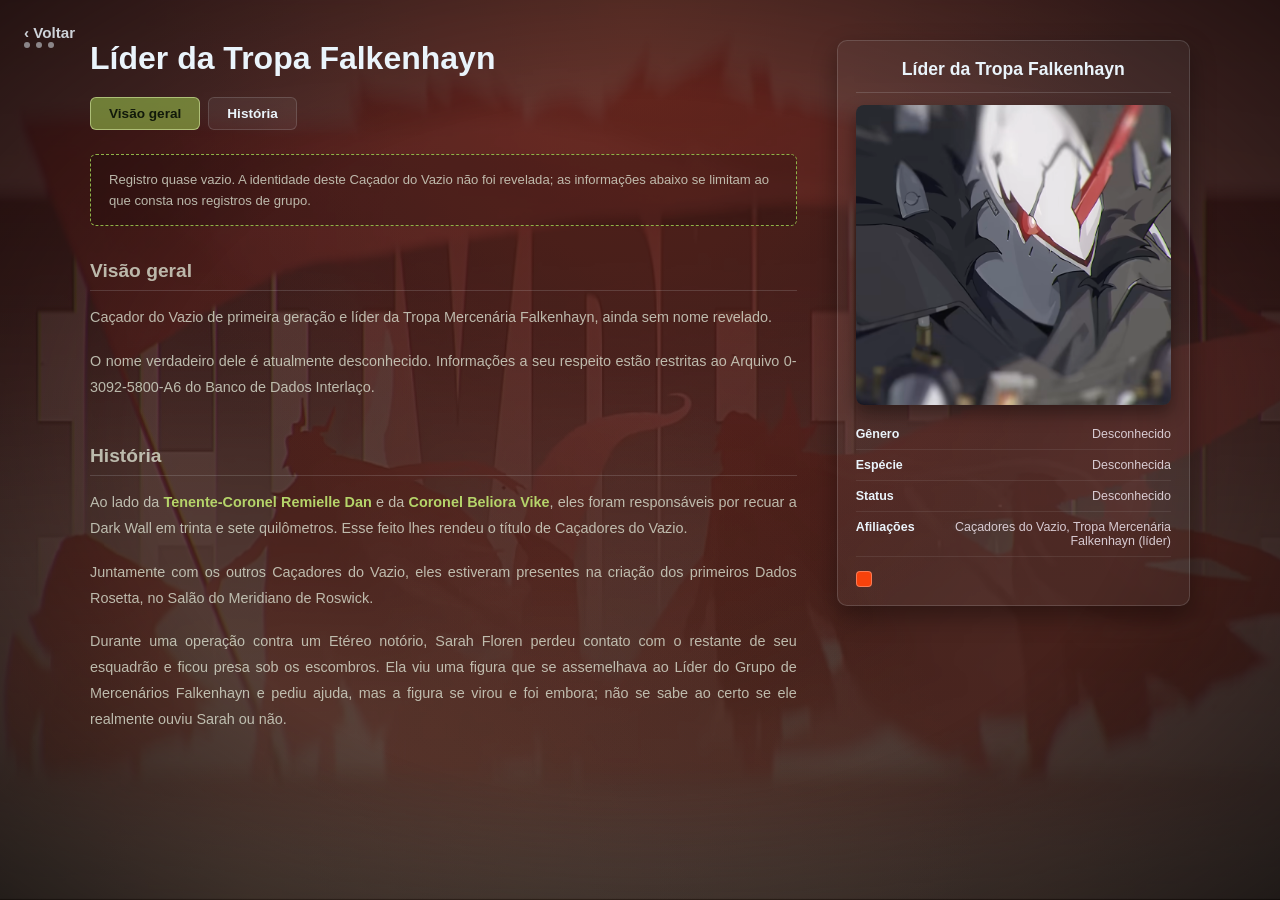
==== Falkenhayn.html @ 52d9d24f "first commit" ====
<!DOCTYPE html>
<html lang="pt-BR">
<head>
    <meta charset="UTF-8">
    <meta name="viewport" content="width=device-width, initial-scale=1.0">
    <title>Líder da Tropa Falkenhayn</title>
    <link rel="stylesheet" href="characters.css">
    <link rel="stylesheet" href="themes.css">
</head>
<div class="topbar">
    <a href="original.html" class="back">&#8249; Voltar</a>
    <div class="dots"><span></span><span></span><span></span></div>
</div>
<body class="theme-falkenhayn">
    <audio id="bgm" src="audio/soundtrack.mp3" data-track="soundtrack" loop></audio> 
    <script src="music.js"></script>


    <div class="wiki-layout">

        <main class="wiki-main">
            <h1 class="page-title">Líder da Tropa Falkenhayn</h1>

            <nav class="tabs">
                <a href="#overview" class="tab active">Visão geral</a>
                <a href="#historia" class="tab">História</a>
            </nav>

            <div class="warning-box">Registro quase vazio. A identidade deste Caçador do Vazio não foi revelada; as informações abaixo se limitam ao que consta nos registros de grupo.</div>

            <section id="overview">
                <h2>Visão geral</h2>
                <p>Caçador do Vazio de primeira geração e líder da Tropa Mercenária Falkenhayn, ainda sem nome revelado.</p>
                <br>
                <p>O nome verdadeiro dele é atualmente desconhecido. Informações a seu respeito estão restritas ao Arquivo
                   0-3092-5800-A6 do Banco de Dados Interlaço.</p>
            </section>

            <section id="historia">
                <h2>História</h2>
                <p>Ao lado da <a href="Remielle.html">Tenente-Coronel Remielle Dan</a> e da <a href="Beliora.html">Coronel Beliora Vike</a>, 
                eles foram responsáveis ​por recuar a Dark Wall em trinta e sete quilômetros. Esse feito lhes rendeu o título de 
                Caçadores do Vazio.</p>
                <br>
                <p>Juntamente com os outros Caçadores do Vazio, eles estiveram presentes na criação dos primeiros Dados Rosetta, 
                no Salão do Meridiano de Roswick.</p>
                <br>
                <p>Durante uma operação contra um Etéreo notório, Sarah Floren perdeu contato com o restante de seu esquadrão e 
                ficou presa sob os escombros. Ela viu uma figura que se assemelhava ao Líder do Grupo de Mercenários Falkenhayn 
                e pediu ajuda, mas a figura se virou e foi embora; não se sabe ao certo se ele realmente ouviu Sarah ou não.</p>
            </section>

        </main>

        <aside class="infobox">
            <div class="infobox-title">Líder da Tropa Falkenhayn</div>
            <img src="img/leader_icon.png" alt="Líder da Tropa Falkenhayn" class="infobox-img">
            <div class="infobox-row"><span class="label">Gênero</span><span>Desconhecido</span></div>
            <div class="infobox-row"><span class="label">Espécie</span><span>Desconhecida</span></div>
            <div class="infobox-row"><span class="label">Status</span><span>Desconhecido</span></div>
            <div class="infobox-row"><span class="label">Afiliações</span><span>Caçadores do Vazio, Tropa Mercenária Falkenhayn (líder)</span></div>
            <span class="swatch"></span>
        </aside>

    </div>

    <script src="tabs.js"></script>
</body>
</html>
---- characters.css ----
* { margin: 0; padding: 0; box-sizing: border-box; }

body {
    background:
        radial-gradient(ellipse at top, var(--glow-top) 0%, transparent 55%),
        radial-gradient(ellipse at 20% 100%, var(--glow-left) 0%, transparent 50%),
        radial-gradient(ellipse at 80% 100%, var(--glow-right) 0%, transparent 50%),
        linear-gradient(180deg, var(--bg-top) 0%, var(--bg-bottom) 100%);
    background-attachment: fixed;
    min-height: 100vh;
    font-family: 'Segoe UI', Tahoma, Geneva, Verdana, sans-serif;
    color: #EAF4FB;
    padding: 40px 20px 100px;
}

body::before,
body::after {
    content: "";
    position: fixed;
    inset: 0;
    pointer-events: none;
}
body::before {
    background: radial-gradient(ellipse at center, transparent 55%, rgba(0, 0, 0, 0.55) 100%);
    z-index: 0;
}
body::after {
    background: var(--bg-image, url('img/original_back.png')) center / cover;
    opacity: var(--bg-opacity, 0.18);
    z-index: -1;
}
.topbar {
    display: center;
    align-items: flex-start;
    gap: 15px;
    max-width: 1000px;
    margin: 0 auto 20px;
    position: fixed; top: 24px; left: 24px; 
  }
 .back {
    text-decoration: none;
    color: #EAF4FB;
    font-size: 0.95rem;
    font-weight: 600;
    opacity: 0.85;
    
  }
 
  .dots { display: flex; gap: 6px; opacity: 0.5; }
  .dots span {
    width: 6px; height: 6px; border-radius: 50%;
    background: #EAF4FB;
  }
.wiki-layout {
    position: relative;
    z-index: 1;
    max-width: 1100px;
    margin: 0 auto;
    display: grid;
    grid-template-columns: 2fr 1fr;
    gap: 40px;
    align-items: start;
}

.page-title { font-size: 2rem; margin-bottom: 20px; }


.tabs { display: flex; gap: 8px; margin-bottom: 24px; flex-wrap: wrap; }

.tab {
    text-decoration: none;
    color: #EAF4FB;
    background: rgba(234, 244, 251, 0.06);
    border: 1px solid rgba(234, 244, 251, 0.15);
    padding: 8px 18px;
    border-radius: 6px;
    font-size: 0.85rem;
    font-weight: 600;
    transition: background 0.2s ease;
}
.tab:hover { background: rgba(234, 244, 251, 0.12); }
.tab.active {
    background: var(--accent);
    color: var(--accent-text);
    border-color: var(--accent-border);
}

.warning-box {
    border: 1px dashed var(--warn);
    color: var(--text-soft);
    background: rgba(0, 0, 0, 0.18);
    padding: 14px 18px;
    border-radius: 6px;
    font-size: 0.82rem;
    line-height: 1.6;
    margin-bottom: 34px;
}

section { margin-bottom: 44px; scroll-margin-top: 20px; }

.wiki-main h2 {
    font-size: 1.2rem;
    color: var(--text-soft);
    margin-bottom: 14px;
    padding-bottom: 8px;
    border-bottom: 1px solid rgba(234, 244, 251, 0.15);
}

.wiki-main p {
    font-size: 0.9rem;
    line-height: 1.8;
    color: var(--text-soft);
    text-align: justify;
}

.wiki-main p a {
    color: var(--accent-link);
    font-weight: 600;
    text-decoration: none;
    border-bottom: 1px solid transparent;
    transition: border-color 0.2s ease;
}
.wiki-main p a:hover { border-bottom-color: var(--accent-link); }


.infobox {
    position: sticky;
    top: 30px;
    background: rgba(234, 244, 251, 0.05);
    border: 1px solid rgba(234, 244, 251, 0.15);
    border-radius: 10px;
    padding: 18px;
    box-shadow: 0 10px 25px rgba(0, 0, 0, 0.35);
}

.infobox-title {
    text-align: center;
    font-size: 1.1rem;
    font-weight: 700;
    padding-bottom: 12px;
    margin-bottom: 12px;
    border-bottom: 1px solid rgba(234, 244, 251, 0.15);
}

.infobox-img {
    display: block;
    width: 100%;
    height: 300px;
    object-fit: cover;
    border-radius: 8px;
    background: linear-gradient(160deg, var(--img-from) 0%, var(--img-to) 100%);
    box-shadow: 0 8px 18px rgba(0, 0, 0, 0.4);
    margin-bottom: 14px;
}

.infobox-row {
    display: flex;
    justify-content: space-between;
    gap: 10px;
    font-size: 0.78rem;
    padding: 8px 0;
    border-bottom: 1px solid rgba(234, 244, 251, 0.08);
    color: #D8CBD2;
}
.infobox-row .label { font-weight: 700; color: #EAF4FB; flex-shrink: 0; }
.infobox-row span:last-child { text-align: right; }

.swatch {
    display: block;
    width: 16px;
    height: 16px;
    margin-top: 14px;
    border-radius: 4px;
    background: var(--swatch);
    border: 1px solid rgba(255, 255, 255, 0.3);
}

@media (max-width: 750px) {
    .wiki-layout { grid-template-columns: 1fr; }
    .infobox { position: static; order: -1; }
}
---- themes.css ----
body.theme-sunbringer {
    --bg-top: #586e97;   --bg-bottom: #566d97;
    --glow-top: rgba(48, 67, 121, 0.9);  --glow-left: rgba(105, 117, 150, 0.35);  --glow-right: rgba(4, 26, 68, 0.185);
    --accent: #3665e6a6; --accent-text: #b2a7b4; --accent-border: #284886a6; --accent-link: #0d0e0f;
    --warn: #3665e6a6;     --text-soft: #faf9f9;
    --img-from: #02033a; --img-to: #081085;
    --swatch: #212197e6;
}

body.theme-remielle {
    --bg-top: #5a0a3a;   --bg-bottom: #24121e;
    --glow-top: rgba(150, 20, 100, 0.8);  --glow-left: rgba(230, 70, 160, 0.3);  --glow-right: rgba(120, 10, 80, 0.3);
    --accent: #e0509aa6; --accent-text: #1c0a14; --accent-border: #f3a6cfa6; --accent-link: #8cf2ff;
    --warn: #ff4fa3;     --text-soft: #e4d6dfcc;
    --img-from: #3a0a28; --img-to: #8a1c5e;
    --swatch: #E0509A;
}

body.theme-swordmaster {
    --bg-top: #14274a;   --bg-bottom: #0f141f;
    --glow-top: rgba(40, 90, 190, 0.7);  --glow-left: rgba(120, 170, 255, 0.25);  --glow-right: rgba(60, 60, 160, 0.3);
    --accent: #7fa8f0a6; --accent-text: #0b1322; --accent-border: #cfe0ffa6; --accent-link: #9dc0ff;
    --warn: #7fa8f0;     --text-soft: #d3dbe8cc;
    --img-from: #0c1a3a; --img-to: #3a5ca8;
    --swatch: #9DC0FF;
}

body.theme-joyous {
    --bg-top: #6b4a05;   --bg-bottom: #2a2112;
    --glow-top: rgba(190, 140, 10, 0.75);  --glow-left: rgba(255, 200, 60, 0.3);  --glow-right: rgba(160, 90, 10, 0.3);
    --accent: #f2b632a6; --accent-text: #241a05; --accent-border: #ffe08fa6; --accent-link: #ffd25c;
    --warn: #f2b632;     --text-soft: #e6dfd0cc;
    --img-from: #4a3200; --img-to: #b8860b;
    --swatch: #F2B632;
}

body.theme-arche {
    --bg-top: #07504c;   --bg-bottom: #101f20;
    --glow-top: rgba(10, 130, 120, 0.7);  --glow-left: rgba(60, 220, 200, 0.25);  --glow-right: rgba(10, 90, 100, 0.3);
    --accent: #2fc4b2a6; --accent-text: #04201d; --accent-border: #9ff0e4a6; --accent-link: #6fe8d8;
    --warn: #2fc4b2;     --text-soft: #d0e0deCC;
    --img-from: #042c2a; --img-to: #0f7a70;
    --swatch: #58079b;
}

body.theme-beliora {
    --bg-top: #35105e;   --bg-bottom: #1a1222;
    --glow-top: rgba(90, 30, 170, 0.75);  --glow-left: rgba(170, 90, 255, 0.25);  --glow-right: rgba(60, 10, 120, 0.35);
    --accent: #9b5cf0a6; --accent-text: #150a24; --accent-border: #d2b0ffa6; --accent-link: #c299ff;
    --warn: #b06bff;     --text-soft: #ddd4e8cc;
    --img-from: #1c0a38; --img-to: #5a2aa8;
    --swatch: #9B5CF0;
}

body.theme-falkenhayn {
    --bg-top: #4a1c1a;   --bg-bottom: #1e1715;
    --glow-top: rgba(110, 42, 30, 0.7);  --glow-left: rgba(190, 118, 70, 0.22);  --glow-right: rgba(80, 42, 20, 0.35);
    --accent: #8fb348a6; --accent-text: #11190a; --accent-border: #cfe39aa6; --accent-link: #b5d46a;
    --warn: #8fb348;     --text-soft: #dbe0d0cc;
    --img-from: #1c2a0e; --img-to: #55742a;
    --swatch: #f7420c;
}
body.theme-miyabi {
    --bg-top: #1b6572;   --bg-bottom: #1b6572;
    --glow-top: rgba(30, 94, 110, 0.7);  --glow-left: rgba(70, 162, 190, 0.22);  --glow-right: rgba(20, 36, 80, 0.35);
    --accent: #4888b3a6; --accent-text: #11190a; --accent-border: #9a9be3a6; --accent-link: #b5d46a;
    --text-soft: #dbe0d0cc;
    --img-from: #1c2a0e; --img-to: #2a5d74;
    --swatch: #0c6af7;
}
body.theme-ye {
    --bg-top: #8b2531;   --bg-bottom: #310c11;
    --glow-top: rgba(112, 36, 23, 0.7);  --glow-left: rgba(145, 48, 48, 0.22);  --glow-right: rgba(80, 42, 20, 0.35);
    --accent: #e4640fa6; --accent-text: #190a0b; --accent-border: #e39a9ea6; --accent-link: #dd3a1d;
    --text-soft: #dbe0d0cc;
    --img-from: #1c2a0e; --img-to: #742a30;
    --swatch: #d32029;
}
body.theme-old-eridu {
    --bg-image: url('img/eridu_back.png'); --bg-opacity: 0.3;
    --bg-top: #3d140c;   --bg-bottom: #1c1512;
    --glow-top: rgba(160, 30, 4, 0.7);  --glow-left: rgba(94, 67, 46, 0.22);  --glow-right: rgba(75, 45, 39, 0.35);
    --accent: #d63e3ea6; --accent-text: #1d0d08; --accent-border: #f0b9a0a6; --accent-link: #ff9a78;
    --warn: #c9694a;     --text-soft: #e3d8d2cc;
}
 
body.theme-new-eridu {
    --bg-image: url('img/eridu_back.png'); --bg-opacity: 0.35;
    --bg-top: #0f1f45;   --bg-bottom: #0e0f1c;
    --glow-top: rgba(40, 80, 190, 0.7);  --glow-left: rgba(220, 70, 70, 0.22);  --glow-right: rgba(30, 60, 150, 0.3);
    --accent: #4f8cf0a6; --accent-text: #08142b; --accent-border: #b4d0ffa6; --accent-link: #8fb8ff;
    --warn: #e05a5a;     --text-soft: #d3dbe8cc;
    --img-from: #0a1633; --img-to: #2d4f9e;
}
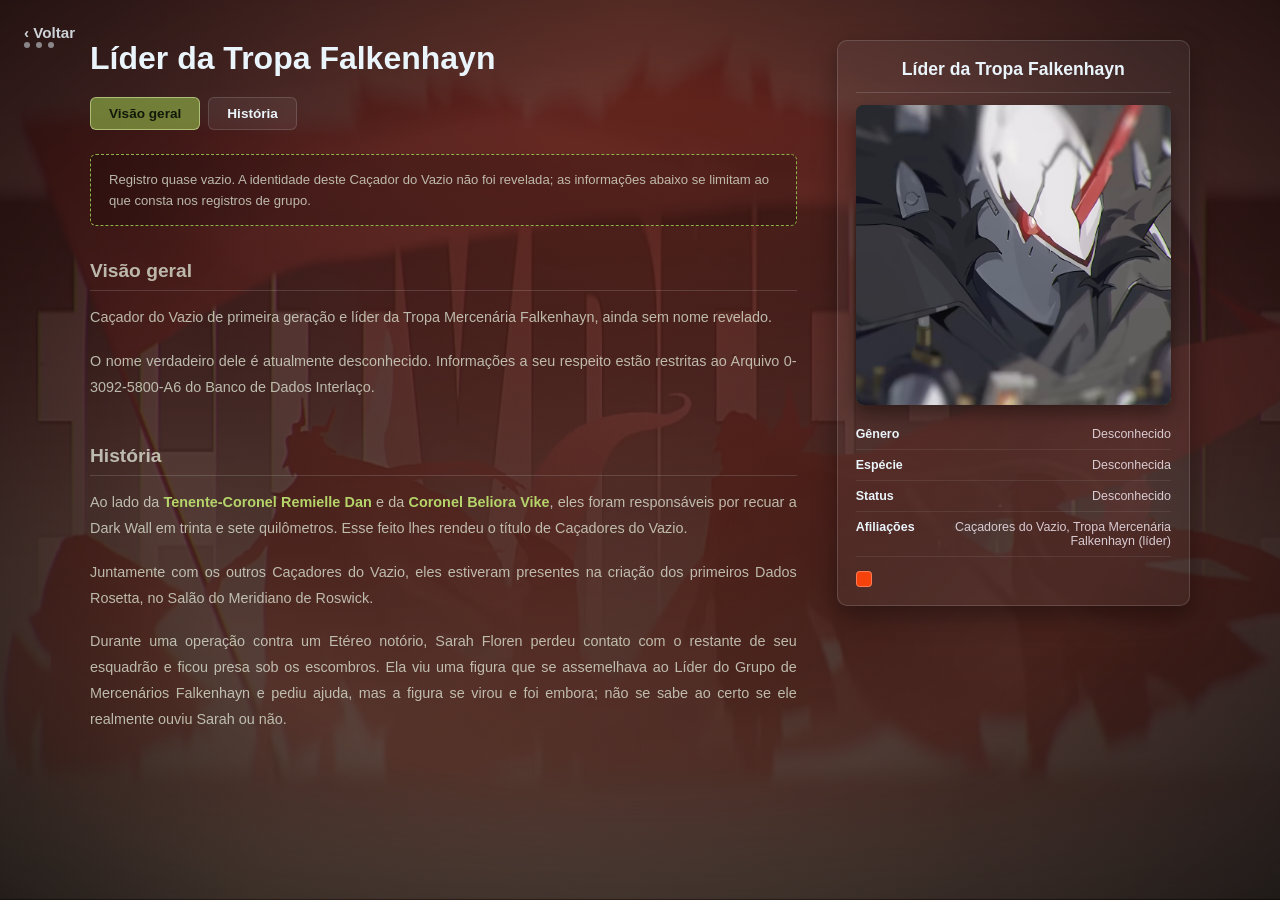
==== commit bc01cf51: "correção novamente" ====
(no text change in the page or its own stylesheets)
